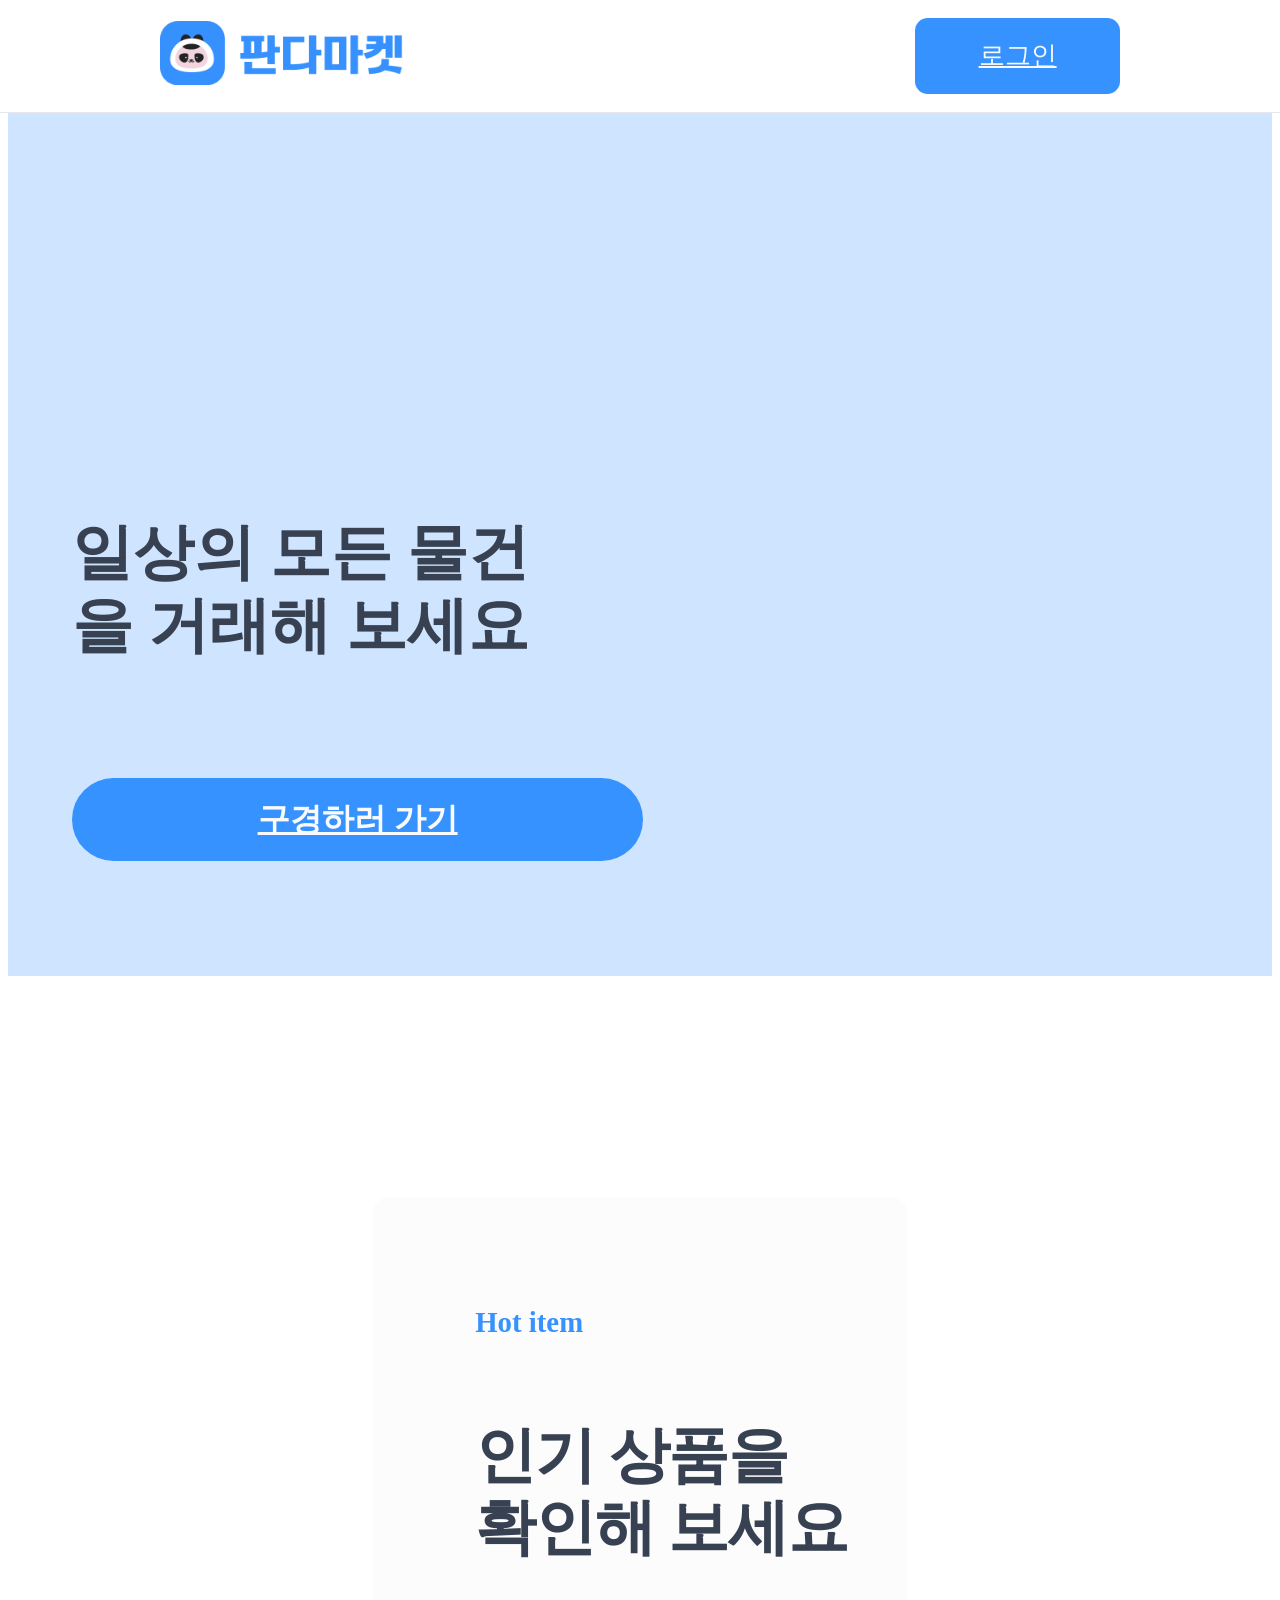
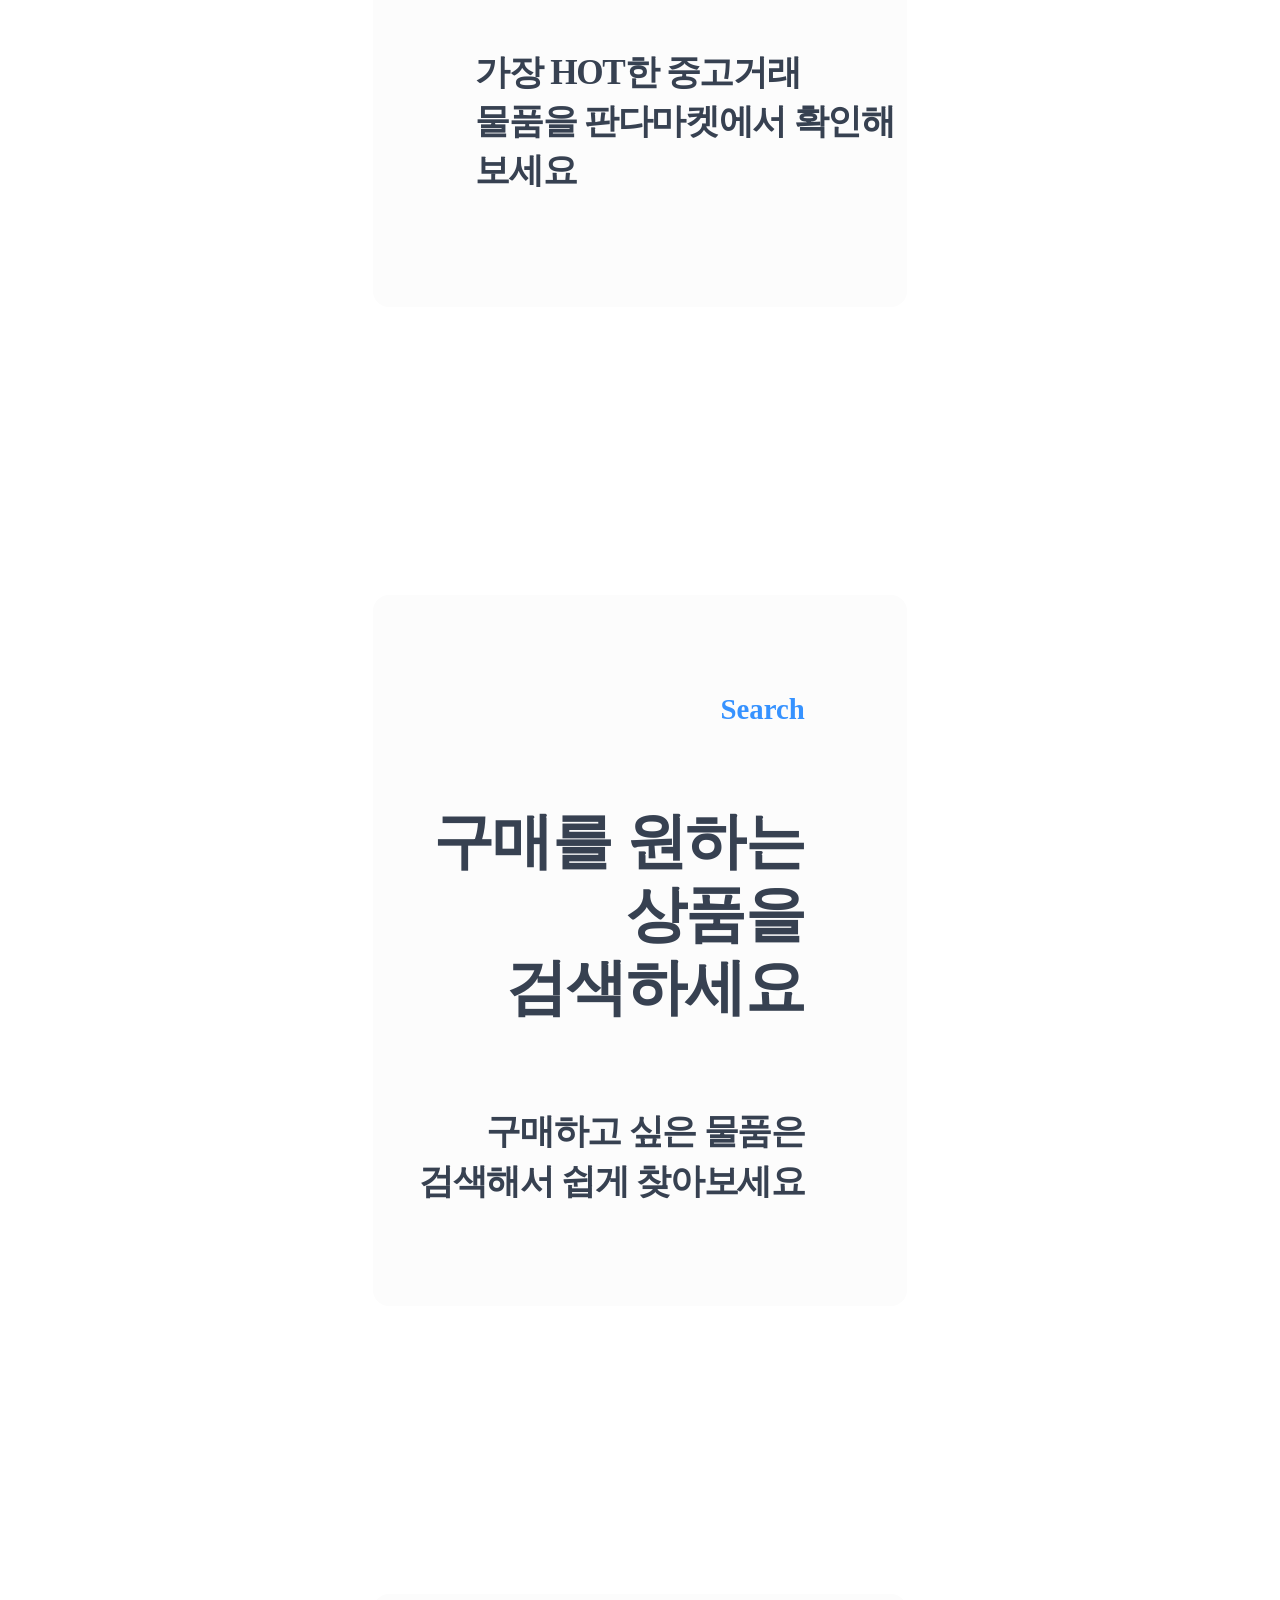
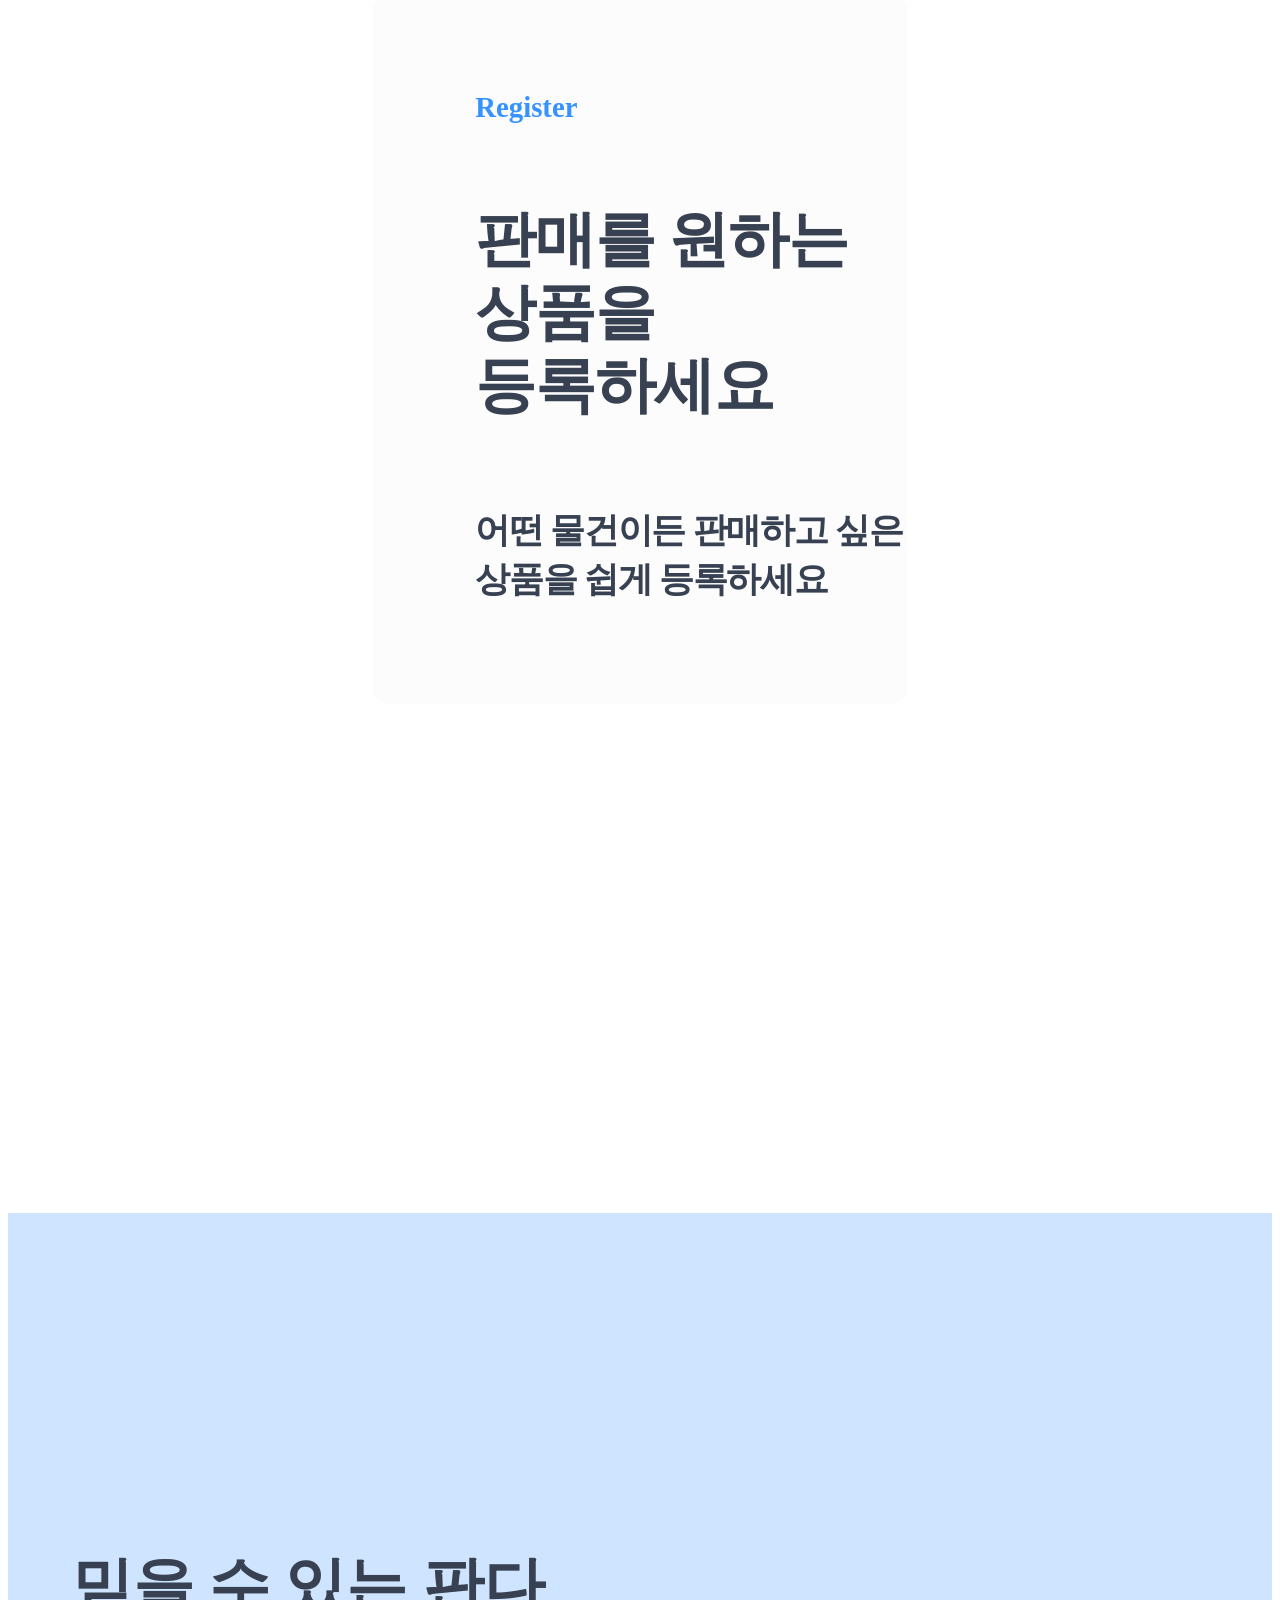
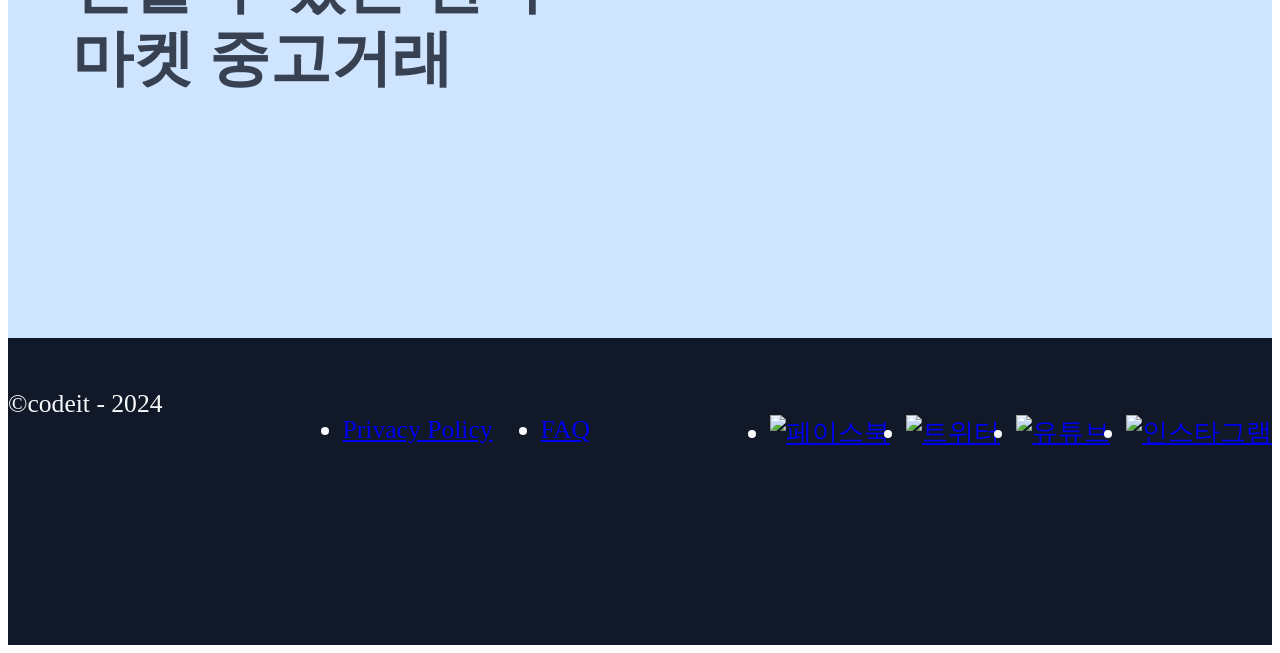
==== index.html @ 6018c7a8 "og:description edit" ====
<!DOCTYPE html>
<html lang="ko">
<head>
  <meta charset="UTF-8" />
  <meta name="viewport" content="width=device-width, initial-scale=1.0" />
  <title>판다마켓</title>
  <meta name="description" content="일상의 모든 물건을 거래해보세요" />
  <meta property="og:image" content="https://dasomsprint2.netlify.app/resources/images/panda_thumbnail.png" />
  <meta property="og:title" content="판다마켓" />
  <meta property="og:description" content="일상의 모든 물건을 거래해보세요" />
  <meta property="og:url" content="https://dasomsprint2.netlify.app" />
  <meta property="og:type" content="website" />
  <meta name="twitter:card" content="summary_large_image" />
  <meta name="twitter:image" content="https://dasomsprint2.netlify.app/resources/images/panda_thumbnail.png" />
  <meta name="twitter:title" content="판다마켓" />
  <meta name="twitter:description" content="일상의 모든 물건을 거래해보세요" />
  <link rel="shortcut icon" href="./resources/images/common/favicon.ico" type="image/x-icon" />
  <link rel="icon" href="./resources/images/common/favicon.ico" type="image/x-icon" />
  <link rel="stylesheet" as="style" crossorigin href="https://cdn.jsdelivr.net/gh/orioncactus/pretendard@v1.3.9/dist/web/static/pretendard.min.css" />
  <link rel="preload" href="./resources/css/main.css" as="style" onload="this.onload=null;this.rel='stylesheet'" />
</head>
<body>
  <a href="#container" class="skipNav">본문 바로가기</a>

  <header>
    <nav class="header__top">
      <h1 class="header__logo">
        <a href="/" title="판다마켓 홈">
          <img src="./resources/images/common/logo_pandaMarket.png" alt="판다마켓 홈" />
        </a>
      </h1>
      <div class="header__login">
        <a href="./html/login.html" class="btn_login">로그인</a>
      </div>
    </nav>   
  </header>  
  
  <main class="content" id="container">
    <div class="visual">
      <div class="inner">
        <div class="visual__content">
          <h2>일상의 모든 물건을 거래해 보세요</h2>
          <a href="./html/items.html" class="btn_shopping"><span>구경하러 가기</span></a>
        </div>     
      </div>
    </div> 

    <div class="inner">
      <section class="shopGuide">
        <div class="shopGuide__box">
          <div class="shopGuide__box--img">
            <img src="./resources/images/img_home_01.png" alt="">
          </div>          
          <div class="shopGuide__box--info">
            <em>Hot item</em>
            <h2>인기 상품을 확인해 보세요</h2>            
            <span>가장 HOT한 중고거래 물품을 판다마켓에서 확인해 보세요</span>
          </div>
        </div>

        <div class="shopGuide__box">
          <div class="shopGuide__box--img">
            <img src="./resources/images/img_home_02.png" alt="">
          </div>          
          <div class="shopGuide__box--info">
            <em>Search</em>
            <h2>구매를 원하는 상품을 검색하세요</h2>            
            <span>구매하고 싶은 물품은 검색해서 쉽게 찾아보세요</span>
          </div>
        </div>

        <div class="shopGuide__box">
          <div class="shopGuide__box--img">
            <img src="./resources/images/img_home_03.png" alt="">
          </div>          
          <div class="shopGuide__box--info">
            <em>Register</em>
            <h2>판매를 원하는 상품을 등록하세요</h2>            
            <span>어떤 물건이든 판매하고 싶은 상품을 쉽게 등록하세요</span>
          </div>
        </div>
        
      </section>
    </div>
  </main>
 
  <article class="banner">
    <div class="inner">
      <div class="banner__content">
        <h2>믿을 수 있는 판다마켓 중고거래</h2>      
      </div>     
    </div>
  </article>
  
  <footer>
    <div class="inner">
      <span class='copyright'>©codeit - 2024</span>
      <ul class="connect">
        <li><a href="./html/privacy.html">Privacy Policy</a></li>
        <li><a href="./html/faq.html">FAQ</a></li>
      </ul>
      <ul class="sns">
        <li><a href="https://www.facebook.com/" target="_blank" rel="noopener noreferrer"><img src="./resources/images/icon_facebook.svg" alt="페이스북" ></a></li>
        <li><a href="https://twitter.com/" target="_blank" rel="noopener noreferrer"><img src="./resources/images/icon_twitter.svg" alt="트위터" ></a></li>
        <li><a href="https://www.youtube.com/" target="_blank" rel="noopener noreferrer"><img src="./resources/images/icon_youtube.svg" alt="유튜브" ></a></li>
        <li><a href="https://www.instagram.com/" target="_blank" rel="noopener noreferrer"><img src="./resources/images/icon_insta.svg" alt="인스타그램" ></a></li>
      </ul>
    </div>
  </footer>

  <div class="unsupported-screen none" >
    <p>
      지원하지 않는 화면 크기입니다.<br>
      브라우저의 크기를 넓혀주세요.
    </p>
  </div>
</body>
</html>
---- resources/css/main.css ----
@charset "UTF-8";
@import url("common.css");
@import url("join.css");
/* -----------------------------------------------
	[main] header
------------------------------------------------- */
header { position: fixed; inset: 0; height: 7rem; background-color: var(--bg1); z-index: 11; width: 100%; border-bottom: 1px solid var(--gray200);}
.header__logo>a {
   display: inline-block; width: 15.2rem;
  img {width: 100%;}
  }
.header__top { display: flex; align-items: center; justify-content: space-between; height: 7rem; max-width: 112rem; width: calc(100% - 20rem); min-width: 32rem; margin: 0 auto;}
.btn_login { padding: 1.6rem 0; width: 12.8rem; border-radius: 0.8rem; text-align: center; } 
/* visual */
.visual, .banner {
  display: flex; align-items: center; background-color: var(--coolGray); color: var(--gray700);
  .inner { width: calc(100% - 8rem);  background: url(../images/img_home_top.png) no-repeat right bottom; background-size: 65%; } 
}
.visual__content, .banner__content {
  display: flex; flex-direction: column; justify-content: center; gap: 4rem;  
  h2 { font: var(--font_b_38); color: var(--gray700); width: 30rem; }
  .btn_shopping { border-radius: 4rem; padding: 1.6rem 0; width: 35.7rem; text-align: center;font: var(--font_sb_20); }
}
.visual .inner  {height: 54rem;}
.visual__content { padding-top: 15rem; width: 33%;}
/* contents */
.content {margin-top: 7rem;}
.shopGuide .shopGuide__box:nth-child(2n) {flex-direction: row-reverse;}
.shopGuide .shopGuide__box:nth-child(2n) .shopGuide__box--info {
  align-items: flex-end; 
  h2 { text-align: right; }
  span { text-align: right; }
}
.shopGuide { margin: 0 auto; padding: 13.8rem 0; } 
.shopGuide__box { display: flex; flex-wrap: wrap; justify-content: center; align-items: center; gap: 6.4rem; margin-bottom: 18rem; max-width: 112rem; border-radius: 1rem; background-color: var(--bg2); }
.shopGuide__box--img{
  max-width:58.8rem; height:44.4rem;
  img {width: 100%;}
}
.shopGuide__box--info {
  display: flex; flex-direction: column; justify-content: center; gap: 2rem; width: 27rem; height: 23.8rem; word-break: keep-all;
  em { font: var(--font_b_18); color: var(--primary100); }
  h2 { font: var(--font_b_38); color: var(--gray700); letter-spacing: -0.08rem; }
  span { font: var(--font_r_22); color: var(--gray700); letter-spacing: -0.08rem;  } 
}
/* banner */
.banner .inner { padding-top: 10%; background: url(../images/img_home_bottom.png) no-repeat right bottom; background-size: 55%; }
.banner__content {padding:10rem 0 12rem; }
/* footer */
footer {
  display: flex; justify-content: space-between; align-items: flex-start; height: 16rem; padding-top: 3.2rem; font-size: 1.6rem; color: var(--gray50); background-color: var(--bg6);
  .connect { display: flex; gap: 3rem; }
  .sns { display: flex; gap: 1rem; }
}
  
 /* -----------------------------------------------
	[@media] 반응형
  ------------------------------------------------- */
  @media screen and (max-width: 1199px) {
    .header__top { width: calc(100% - 2.4rem);}
    .shopGuide {padding: 2.4rem;}
    .visual .inner { height: auto; flex-grow: 1; }
    .visual__content { width: 100%; }
    .visual__content, .banner__content { width: 100%; align-items: center; h2 {width: 31rem; word-break: keep-all;} }
    .visual__content { justify-content: flex-start; padding: 5rem 0 62%;}
    .visual, .banner { width: 100%; text-align: center; .inner { background-position: center bottom; background-size: 100%; }}
    .shopGuide__box { gap: 3rem; margin-bottom: 0rem;}
    .shopGuide__box--img { max-width: 100%; height: auto; }
    .shopGuide__box--info { justify-content:flex-start ;width: 100%;}
    .shopGuide__box--info { span {width: 50%;}} 
      */
    .banner .inner {flex-grow: 1;}
    .banner__content { padding: 10rem 0 80%; }
    footer { font: var(--font_a_16); }
    footer>.inner { width: calc(100% - 10.4rem)}
  }
  
  @media screen and (max-width: 767px) {

    .visual__content .btn_shopping {  width:calc(100% - 6.8rem); max-width: 35.7rem; }

    .shopGuide__box--info { span {width: 100%;}} 


    footer {position: relative;}
    footer>.inner { width: calc(100% - 10.4rem); min-width: 28rem;}
    footer .copyright {position: absolute; bottom: 4.25rem; color: var(--gray400)}
  }
  @media screen and (max-width: 320px) {
    body .unsupported-screen {
  
      position: fixed;
      top: 0; bottom:0;
      left: 0; right:0;
      z-index: 100;
  
      display: flex;
      justify-content: center;
      align-items: center;
      backdrop-filter: blur(0.6rem);
    }
  
    .unsupported-screen > p {
      padding: 1rem 2rem;
      border-radius: 1rem;
      background-color: white;
      color: var(--blue);
      font-size: 5vw;
      line-height: 7vw;
      white-space: nowrap;
      text-align: center;
      box-shadow: rgba(100, 100, 111, 0.2) 0px 7px 29px 0px;
    }
  
  }
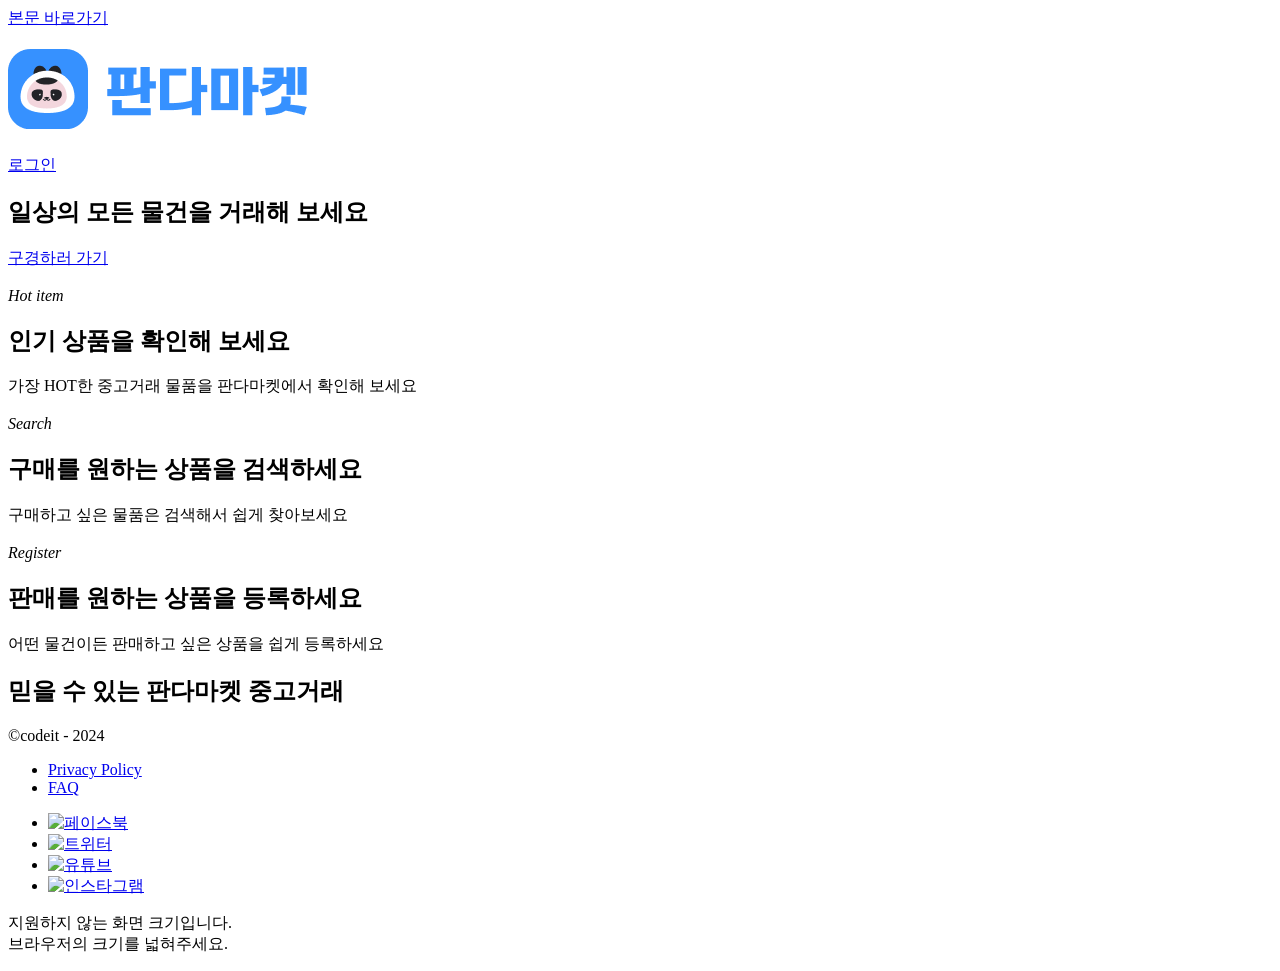
==== commit 0cbf2890: "og:description edit" ====
--- a/index.html
+++ b/index.html
@@ -17,7 +17,7 @@
   <link rel="shortcut icon" href="./resources/images/common/favicon.ico" type="image/x-icon" />
   <link rel="icon" href="./resources/images/common/favicon.ico" type="image/x-icon" />
   <link rel="stylesheet" as="style" crossorigin href="https://cdn.jsdelivr.net/gh/orioncactus/pretendard@v1.3.9/dist/web/static/pretendard.min.css" />
-  <link rel="preload" href="./resources/css/main.css" as="style" onload="this.onload=null;this.rel='stylesheet'" />
+  <link rel="preload" href="./resources/css/main.css" /><!-- as="style" onload="this.onload=null;this.rel='stylesheet'"  -->
 </head>
 <body>
   <a href="#container" class="skipNav">본문 바로가기</a>
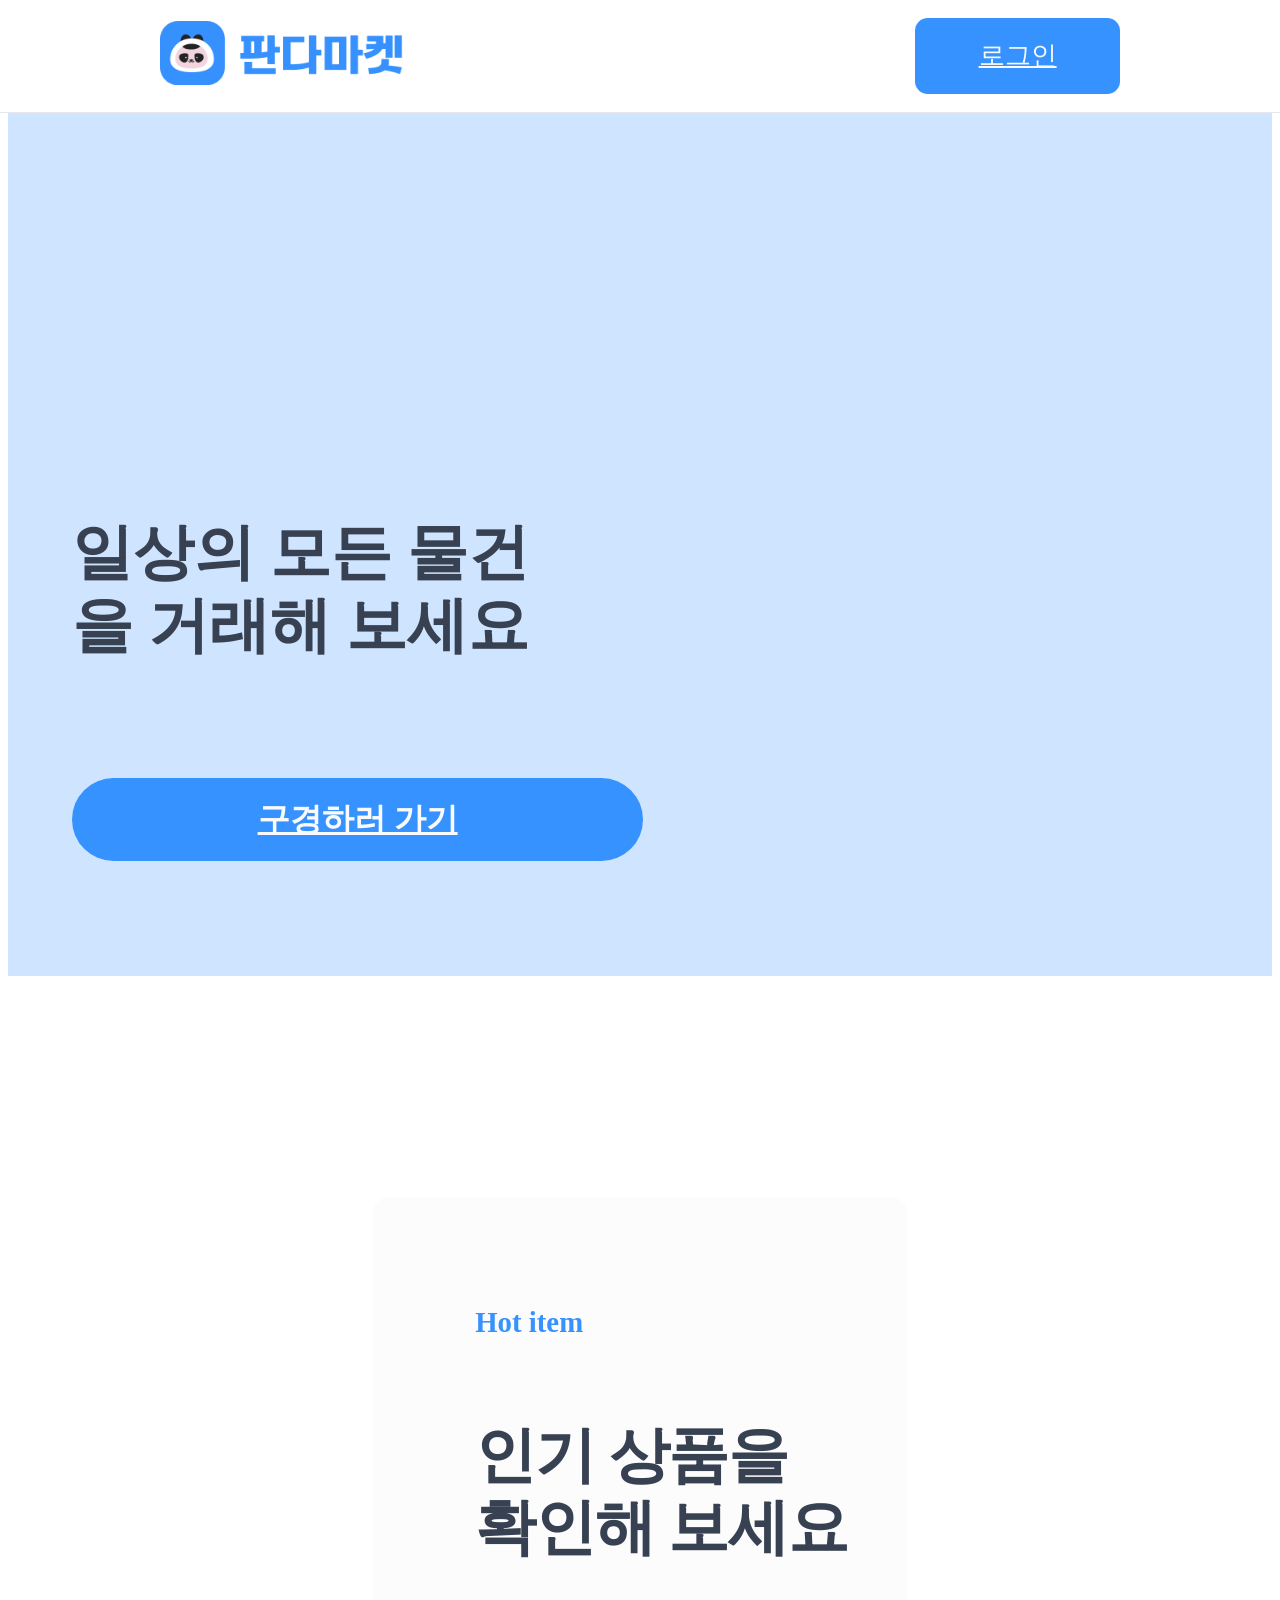
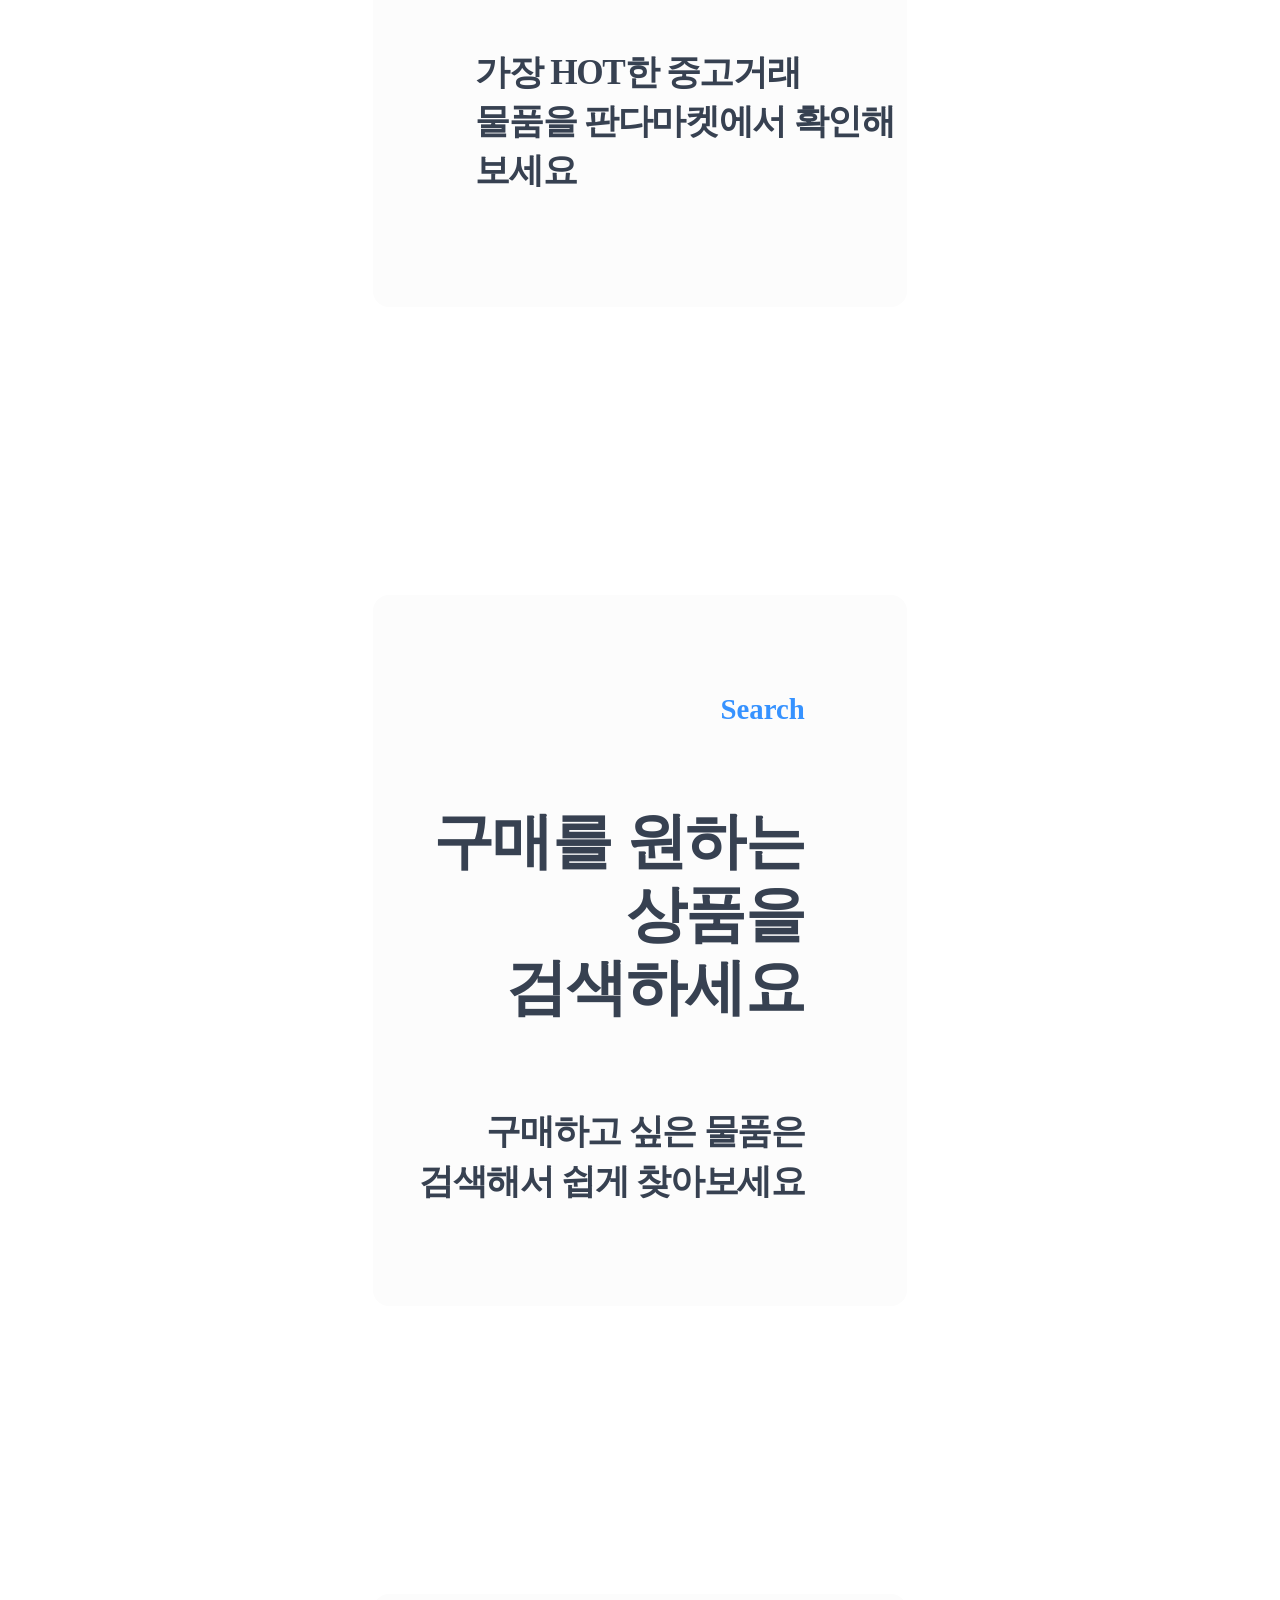
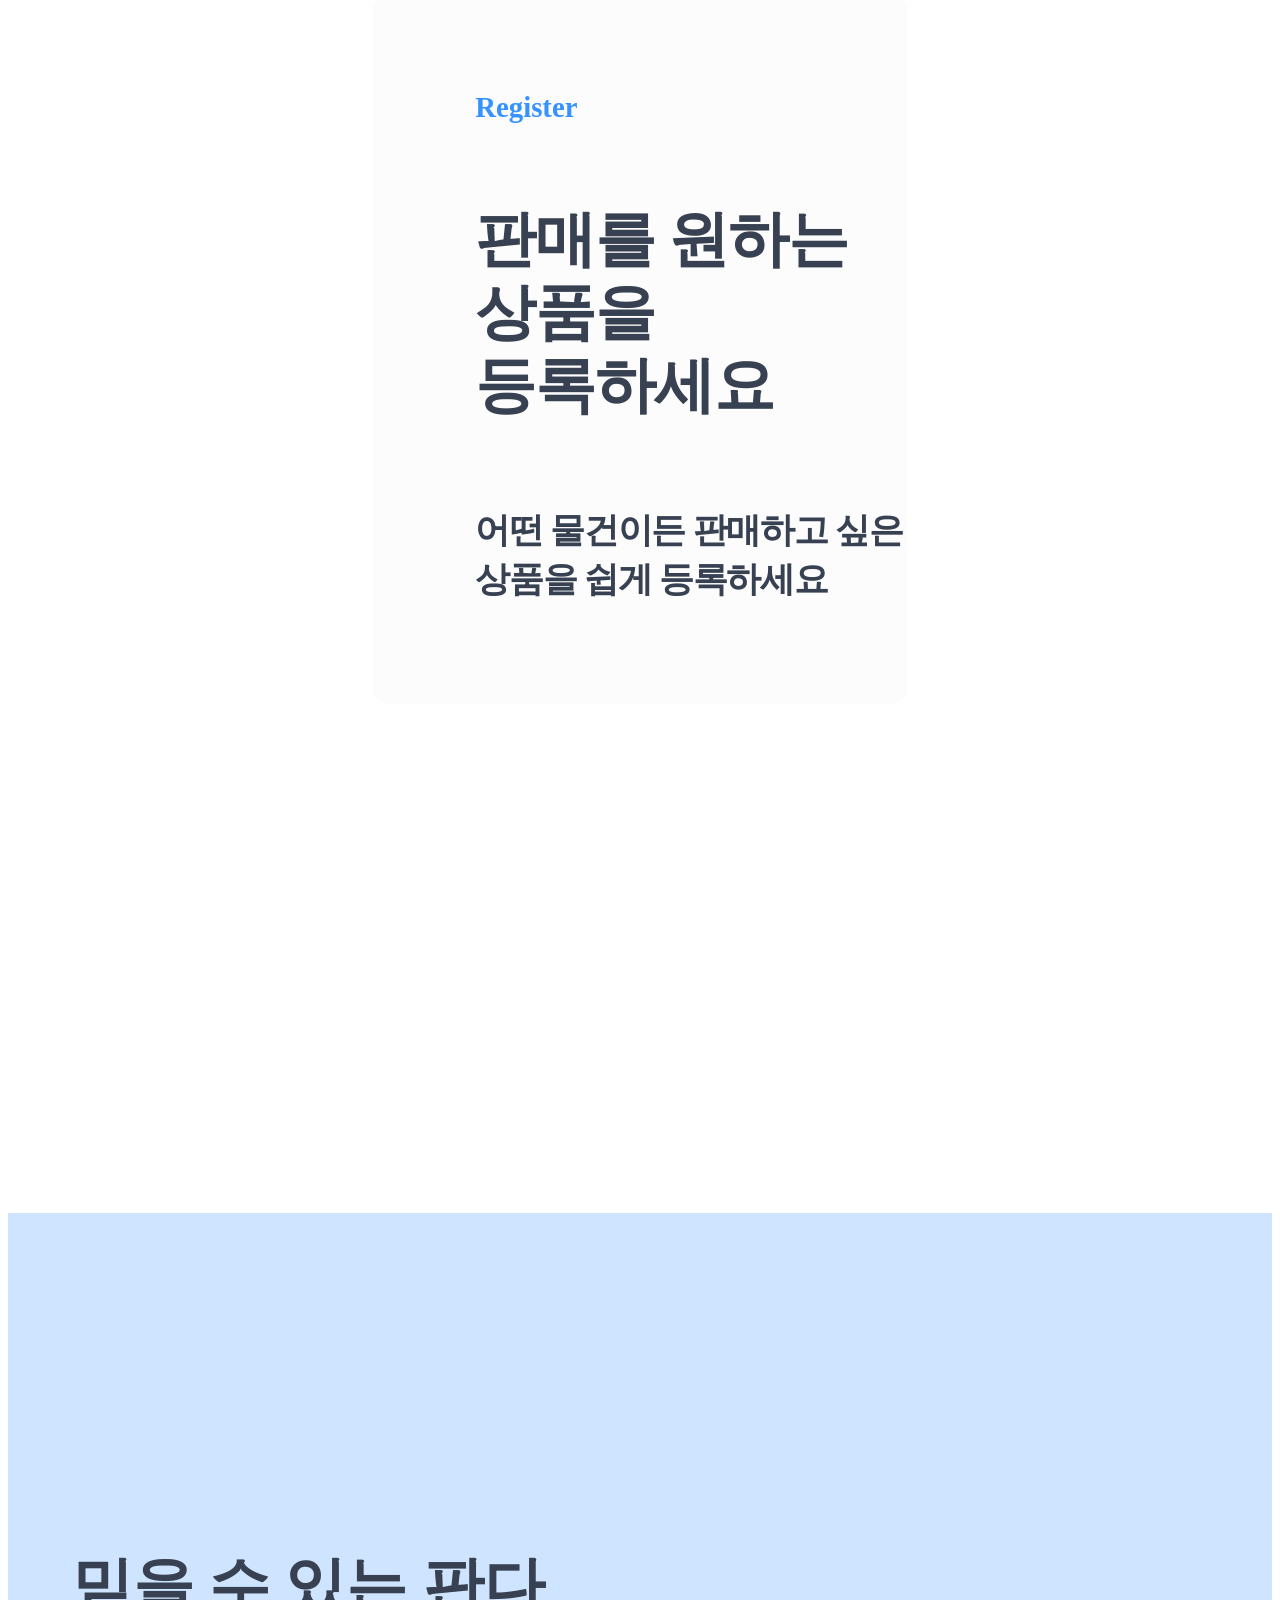
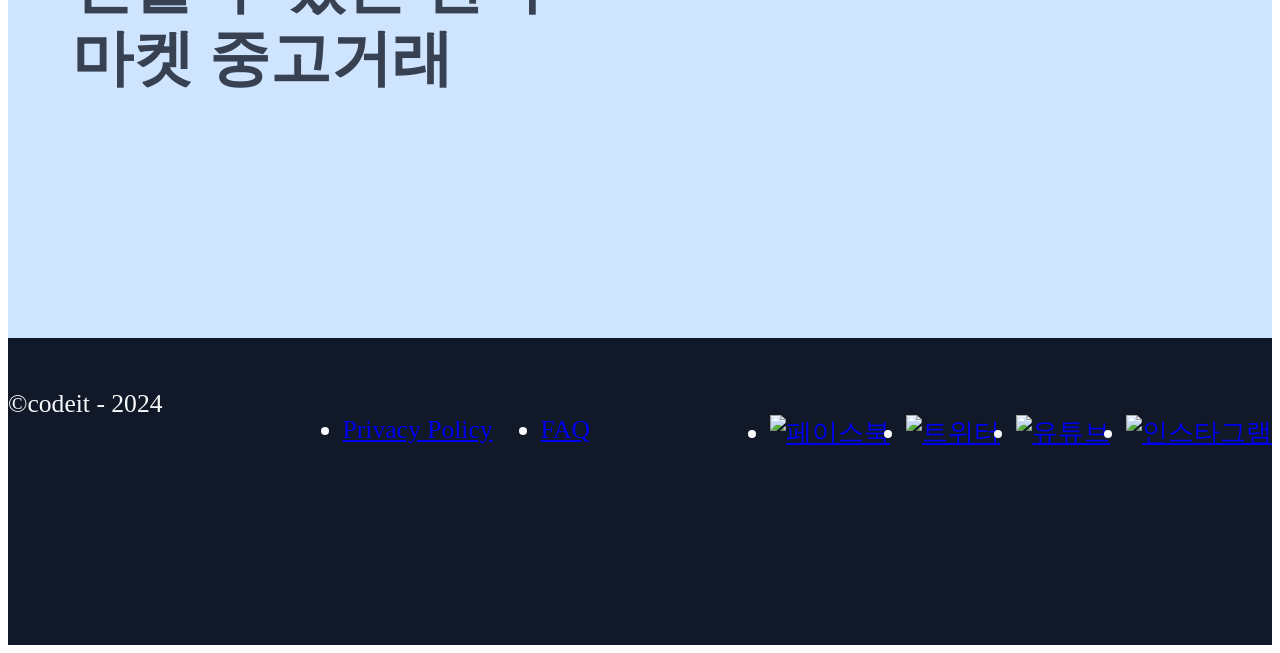
==== commit b2b39b79: "og:description edit" ====
--- a/index.html
+++ b/index.html
@@ -17,7 +17,7 @@
   <link rel="shortcut icon" href="./resources/images/common/favicon.ico" type="image/x-icon" />
   <link rel="icon" href="./resources/images/common/favicon.ico" type="image/x-icon" />
   <link rel="stylesheet" as="style" crossorigin href="https://cdn.jsdelivr.net/gh/orioncactus/pretendard@v1.3.9/dist/web/static/pretendard.min.css" />
-  <link rel="preload" href="./resources/css/main.css" /><!-- as="style" onload="this.onload=null;this.rel='stylesheet'"  -->
+  <link rel="stylesheet" href="./resources/css/main.css" /><!-- as="style" onload="this.onload=null;this.rel='stylesheet'"  -->
 </head>
 <body>
   <a href="#container" class="skipNav">본문 바로가기</a>
